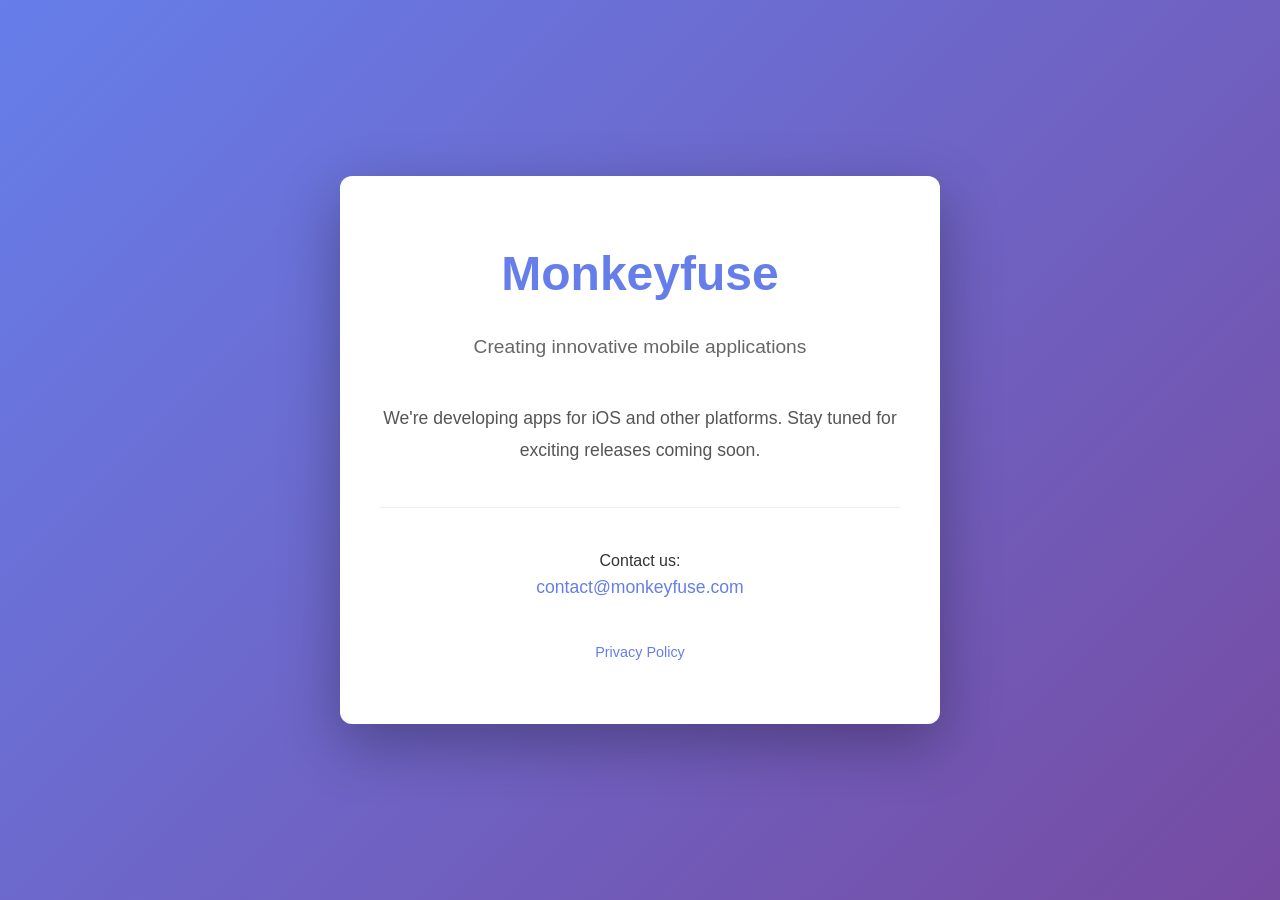
==== index.html @ 5ea26f8f "Initial commit: Monkeyfuse holding website" ====
<!DOCTYPE html>
<html lang="en">
<head>
    <meta charset="UTF-8">
    <meta name="viewport" content="width=device-width, initial-scale=1.0">
    <meta name="description" content="Monkeyfuse - Creating innovative mobile applications">
    <title>Monkeyfuse</title>
    <style>
        * {
            margin: 0;
            padding: 0;
            box-sizing: border-box;
        }
        
        body {
            font-family: -apple-system, BlinkMacSystemFont, 'Segoe UI', Roboto, Oxygen, Ubuntu, Cantarell, sans-serif;
            line-height: 1.6;
            color: #333;
            background: linear-gradient(135deg, #667eea 0%, #764ba2 100%);
            min-height: 100vh;
            display: flex;
            align-items: center;
            justify-content: center;
            padding: 20px;
        }
        
        .container {
            background: white;
            border-radius: 12px;
            box-shadow: 0 20px 60px rgba(0, 0, 0, 0.3);
            max-width: 600px;
            width: 100%;
            padding: 60px 40px;
            text-align: center;
        }
        
        h1 {
            font-size: 3em;
            margin-bottom: 20px;
            color: #667eea;
            font-weight: 700;
        }
        
        .tagline {
            font-size: 1.2em;
            color: #666;
            margin-bottom: 40px;
            font-weight: 300;
        }
        
        .description {
            font-size: 1.1em;
            color: #555;
            margin-bottom: 40px;
            line-height: 1.8;
        }
        
        .contact {
            margin-top: 40px;
            padding-top: 40px;
            border-top: 1px solid #eee;
        }
        
        .contact a {
            color: #667eea;
            text-decoration: none;
            font-size: 1.1em;
            font-weight: 500;
        }
        
        .contact a:hover {
            text-decoration: underline;
        }
        
        .footer {
            margin-top: 40px;
            font-size: 0.9em;
            color: #999;
        }
        
        .footer a {
            color: #667eea;
            text-decoration: none;
        }
        
        .footer a:hover {
            text-decoration: underline;
        }
        
        @media (max-width: 600px) {
            .container {
                padding: 40px 30px;
            }
            
            h1 {
                font-size: 2.2em;
            }
            
            .tagline {
                font-size: 1em;
            }
            
            .description {
                font-size: 1em;
            }
        }
    </style>
</head>
<body>
    <div class="container">
        <h1>Monkeyfuse</h1>
        <p class="tagline">Creating innovative mobile applications</p>
        <p class="description">
            We're developing apps for iOS and other platforms. Stay tuned for exciting releases coming soon.
        </p>
        <div class="contact">
            <p>Contact us:</p>
            <p><a href="mailto:contact@monkeyfuse.com">contact@monkeyfuse.com</a></p>
        </div>
        <div class="footer">
            <p><a href="privacy.html">Privacy Policy</a></p>
        </div>
    </div>
</body>
</html>
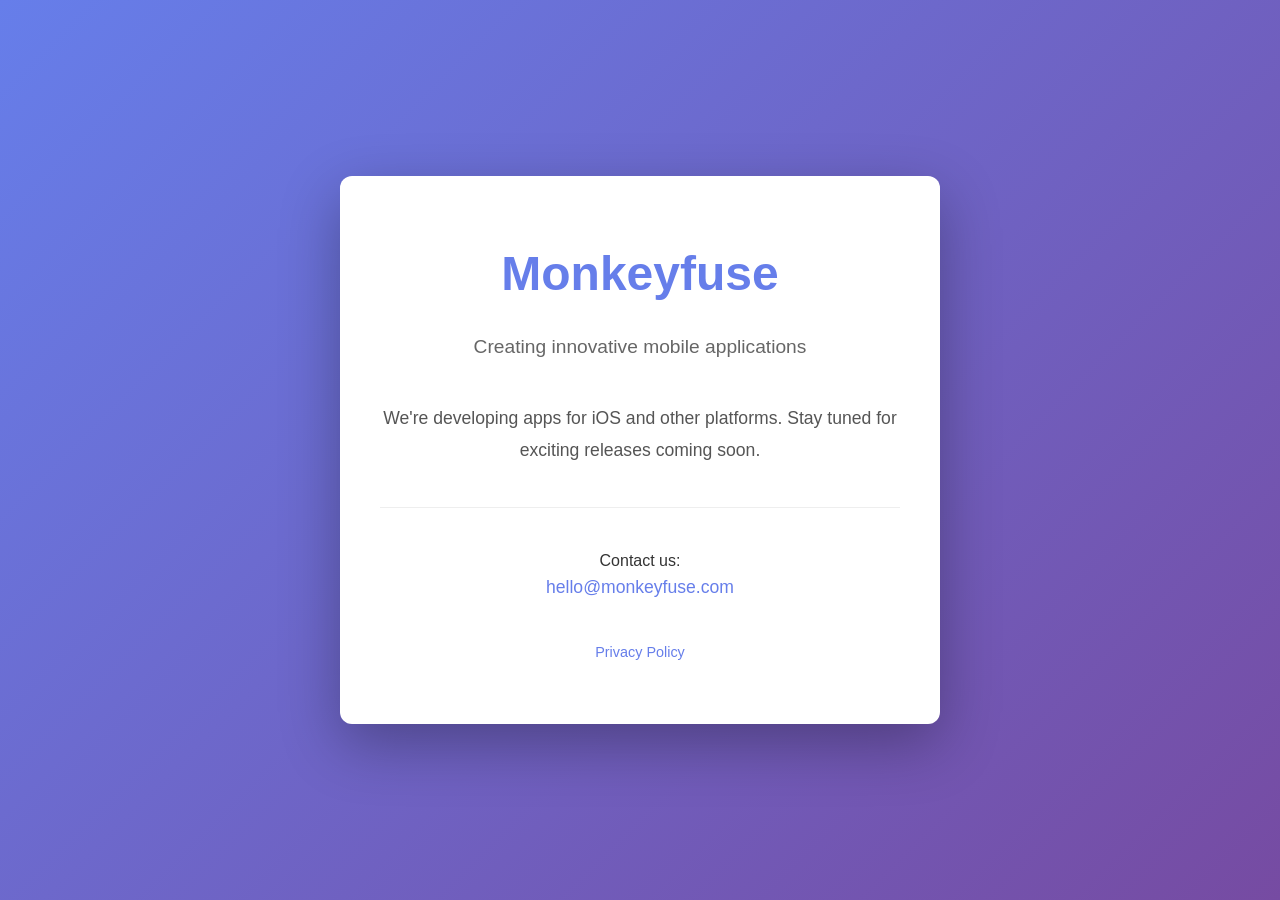
==== commit 9d5b3cdc: "Update contact email and add setup documentation" ====
--- a/index.html
+++ b/index.html
@@ -115,7 +115,7 @@
         </p>
         <div class="contact">
             <p>Contact us:</p>
-            <p><a href="mailto:contact@monkeyfuse.com">contact@monkeyfuse.com</a></p>
+            <p><a href="mailto:hello@monkeyfuse.com">hello@monkeyfuse.com</a></p>
         </div>
         <div class="footer">
             <p><a href="privacy.html">Privacy Policy</a></p>
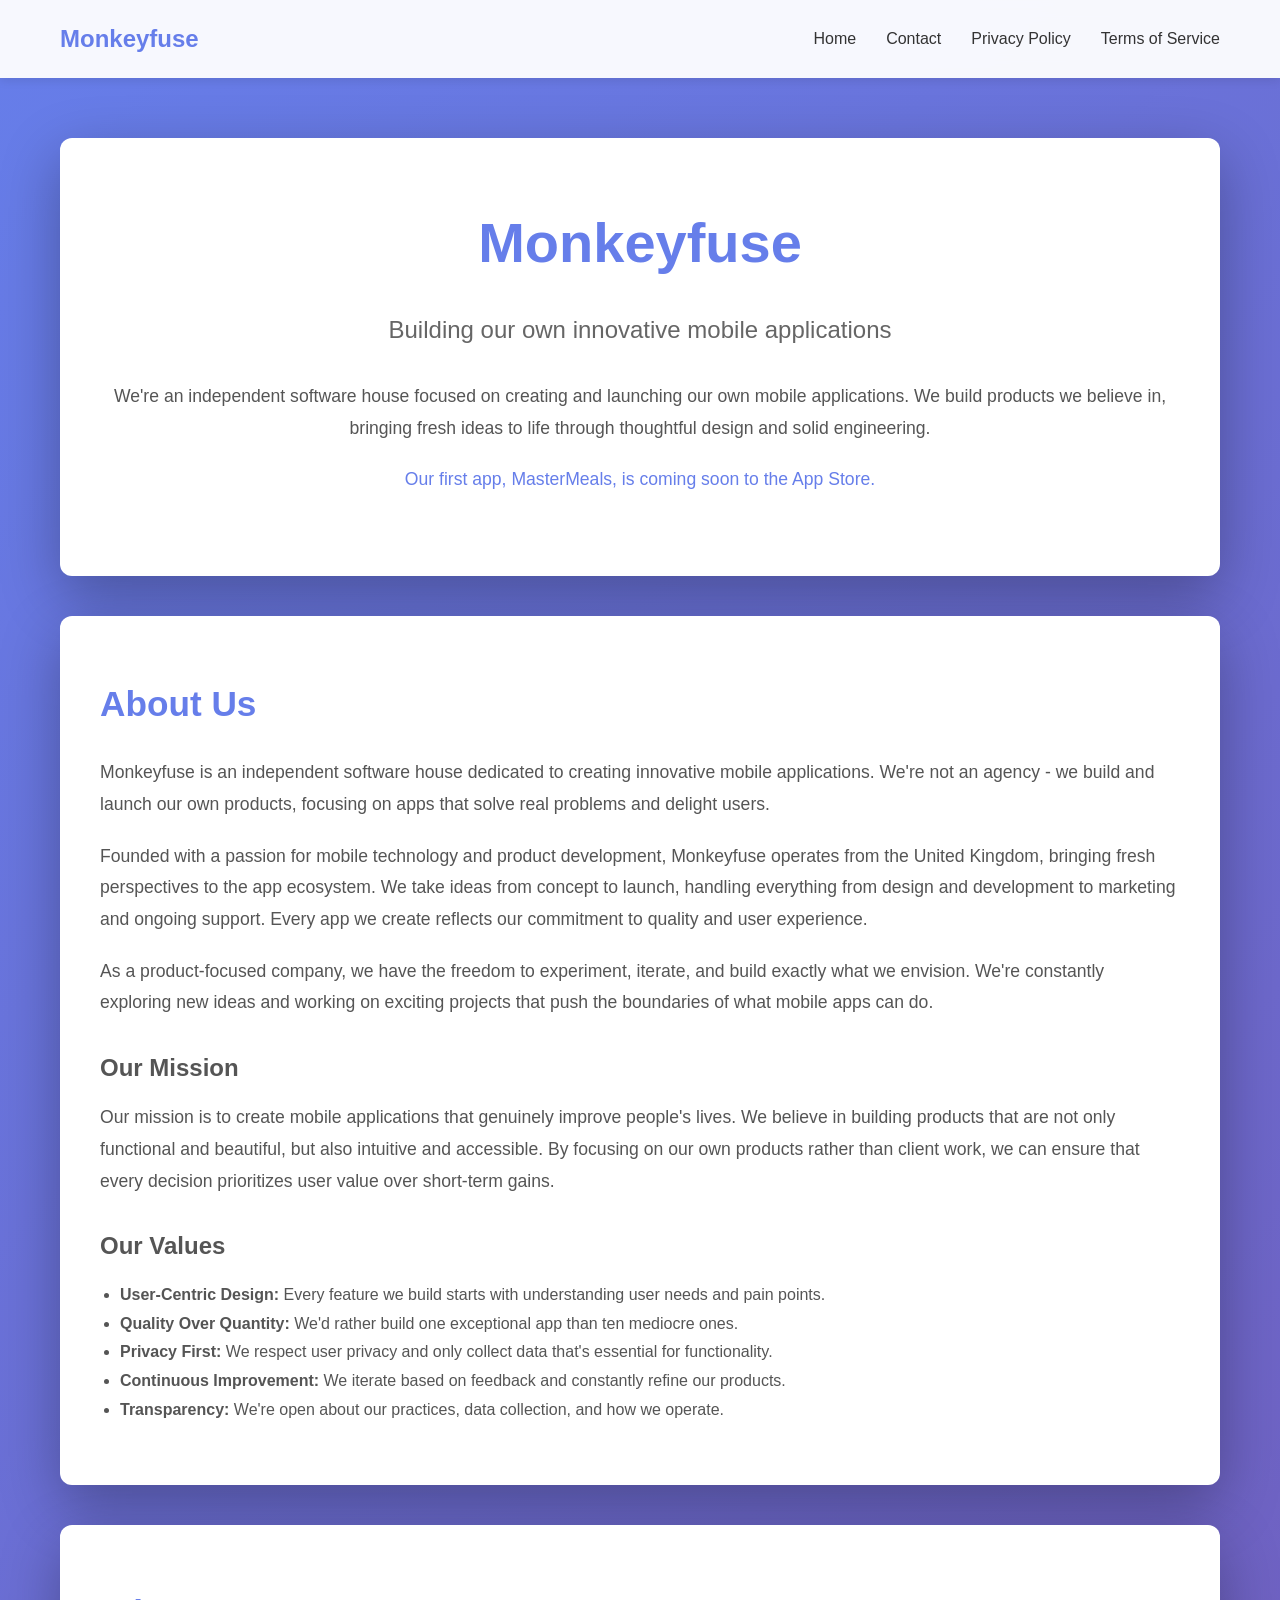
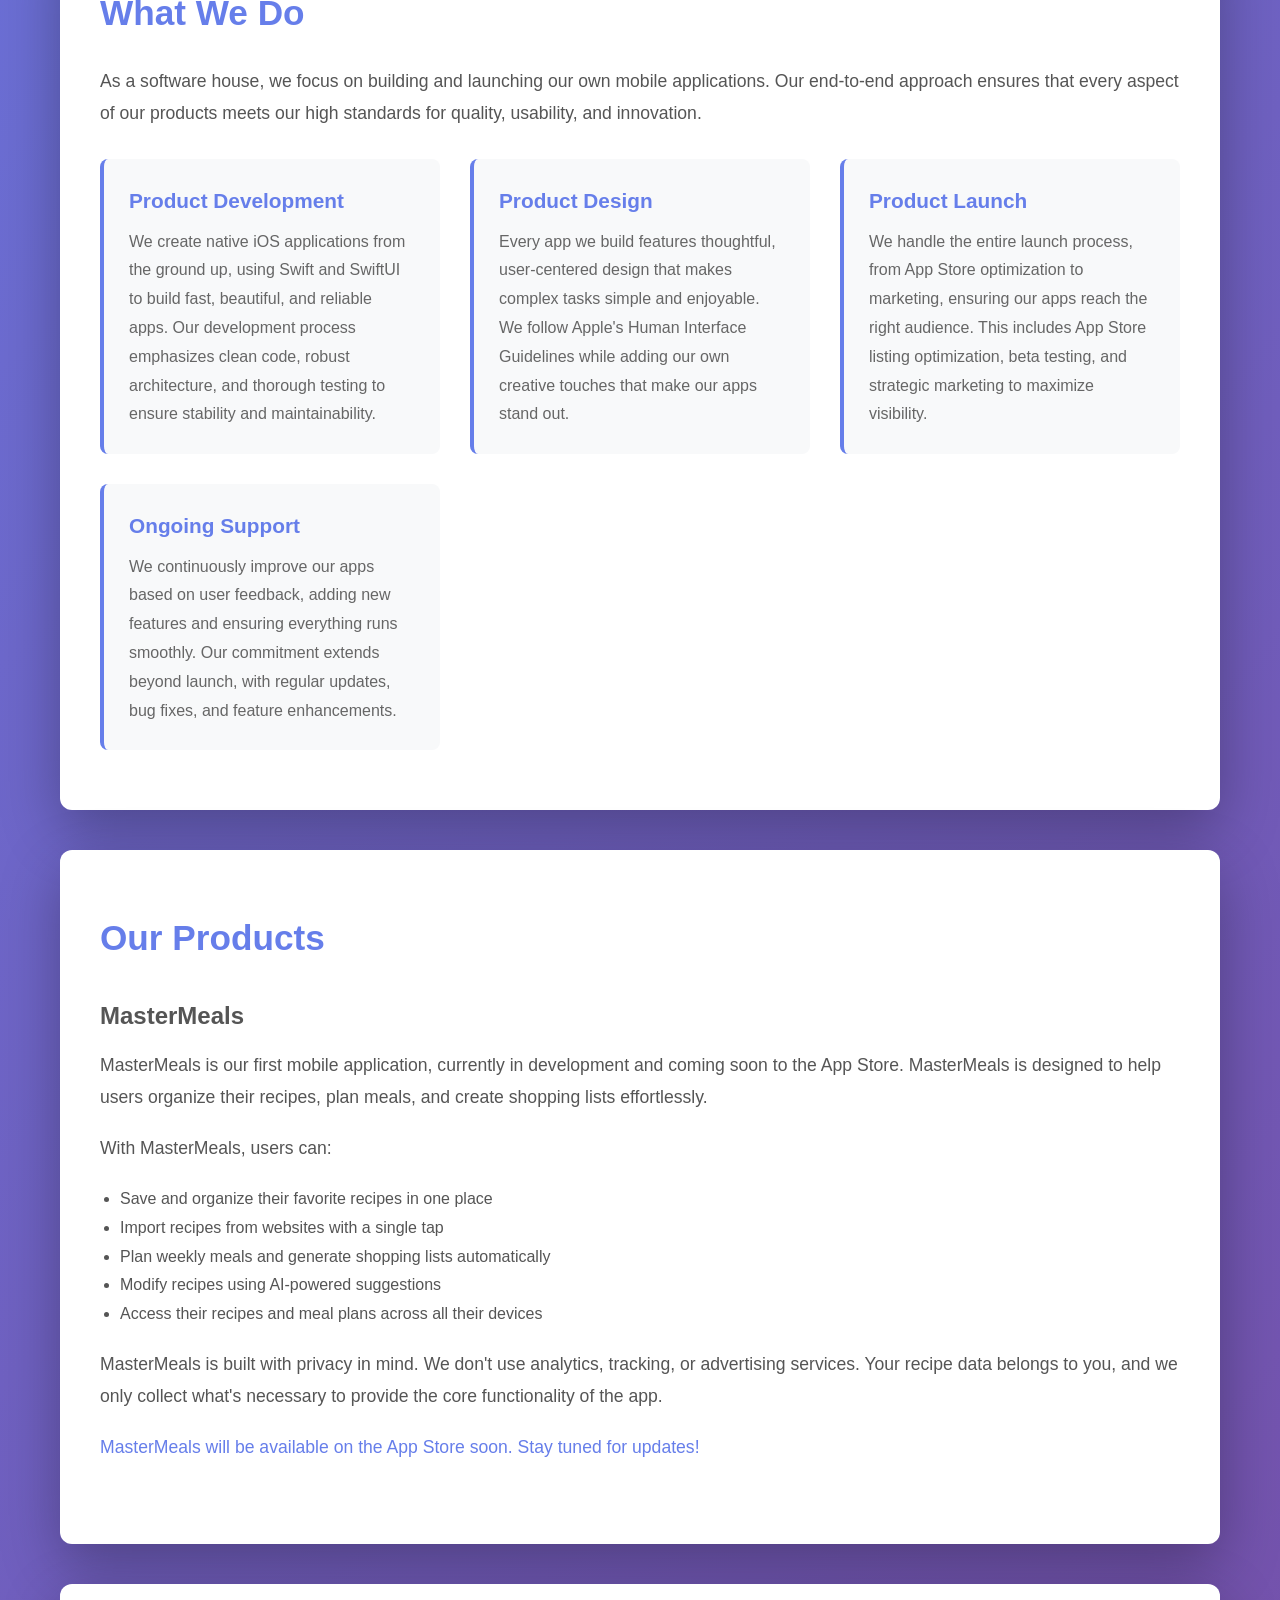
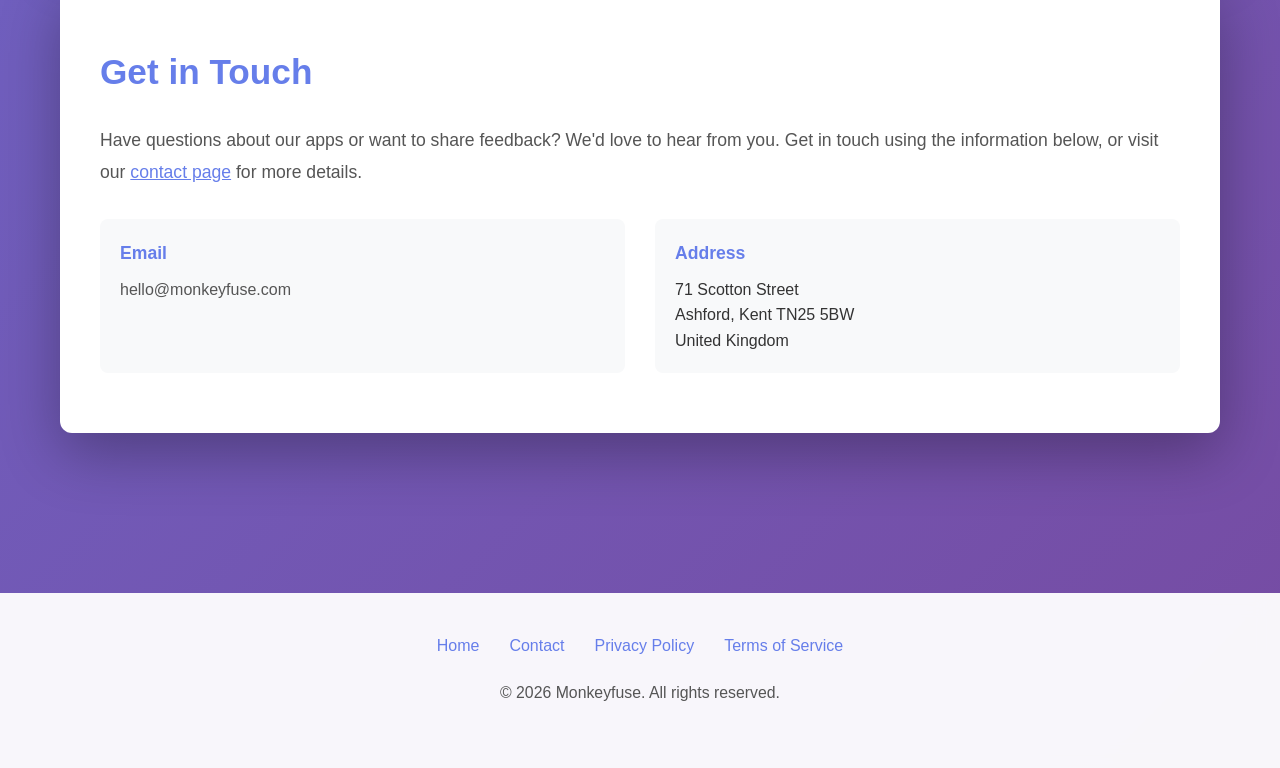
==== commit 835f0c0d: "Update website: add contact and terms pages, update index and privacy pages" ====
--- a/index.html
+++ b/index.html
@@ -3,8 +3,8 @@
 <head>
     <meta charset="UTF-8">
     <meta name="viewport" content="width=device-width, initial-scale=1.0">
-    <meta name="description" content="Monkeyfuse - Creating innovative mobile applications">
-    <title>Monkeyfuse</title>
+    <meta name="description" content="Monkeyfuse - Independent software house creating innovative mobile applications">
+    <title>Monkeyfuse - Software House</title>
     <style>
         * {
             margin: 0;
@@ -18,109 +18,410 @@
             color: #333;
             background: linear-gradient(135deg, #667eea 0%, #764ba2 100%);
             min-height: 100vh;
+            padding: 0;
+        }
+        
+        /* Navigation */
+        nav {
+            background: rgba(255, 255, 255, 0.95);
+            backdrop-filter: blur(10px);
+            padding: 20px 0;
+            box-shadow: 0 2px 10px rgba(0, 0, 0, 0.1);
+            position: sticky;
+            top: 0;
+            z-index: 100;
+        }
+        
+        .nav-container {
+            max-width: 1200px;
+            margin: 0 auto;
+            padding: 0 20px;
             display: flex;
+            justify-content: space-between;
             align-items: center;
-            justify-content: center;
-            padding: 20px;
-        }
-        
+        }
+        
+        .logo {
+            font-size: 1.5em;
+            font-weight: 700;
+            color: #667eea;
+            text-decoration: none;
+        }
+        
+        .nav-links {
+            display: flex;
+            gap: 30px;
+            list-style: none;
+        }
+        
+        .nav-links a {
+            color: #333;
+            text-decoration: none;
+            font-weight: 500;
+            transition: color 0.3s;
+        }
+        
+        .nav-links a:hover {
+            color: #667eea;
+        }
+        
+        /* Main Content */
         .container {
+            max-width: 1200px;
+            margin: 0 auto;
+            padding: 60px 20px;
+        }
+        
+        .section {
             background: white;
             border-radius: 12px;
             box-shadow: 0 20px 60px rgba(0, 0, 0, 0.3);
-            max-width: 600px;
-            width: 100%;
             padding: 60px 40px;
+            margin-bottom: 40px;
+        }
+        
+        /* Hero Section */
+        .hero {
             text-align: center;
         }
         
         h1 {
-            font-size: 3em;
+            font-size: 3.5em;
             margin-bottom: 20px;
             color: #667eea;
             font-weight: 700;
         }
         
         .tagline {
-            font-size: 1.2em;
+            font-size: 1.5em;
             color: #666;
-            margin-bottom: 40px;
+            margin-bottom: 30px;
             font-weight: 300;
         }
         
-        .description {
+        /* Content Sections */
+        h2 {
+            font-size: 2.2em;
+            margin-bottom: 25px;
+            color: #667eea;
+            font-weight: 700;
+        }
+        
+        h3 {
+            font-size: 1.5em;
+            margin-top: 30px;
+            margin-bottom: 15px;
+            color: #555;
+            font-weight: 600;
+        }
+        
+        p {
             font-size: 1.1em;
             color: #555;
-            margin-bottom: 40px;
+            margin-bottom: 20px;
             line-height: 1.8;
         }
         
-        .contact {
-            margin-top: 40px;
-            padding-top: 40px;
-            border-top: 1px solid #eee;
-        }
-        
-        .contact a {
-            color: #667eea;
+        .services-grid {
+            display: grid;
+            grid-template-columns: repeat(auto-fit, minmax(250px, 1fr));
+            gap: 30px;
+            margin-top: 30px;
+        }
+        
+        .service-card {
+            padding: 25px;
+            background: #f8f9fa;
+            border-radius: 8px;
+            border-left: 4px solid #667eea;
+        }
+        
+        .service-card h4 {
+            font-size: 1.3em;
+            margin-bottom: 10px;
+            color: #667eea;
+        }
+        
+        .service-card p {
+            font-size: 1em;
+            color: #666;
+            margin-bottom: 0;
+        }
+        
+        /* Contact Section */
+        .contact-info {
+            display: grid;
+            grid-template-columns: repeat(auto-fit, minmax(250px, 1fr));
+            gap: 30px;
+            margin-top: 30px;
+        }
+        
+        .contact-item {
+            padding: 20px;
+            background: #f8f9fa;
+            border-radius: 8px;
+        }
+        
+        .contact-item strong {
+            display: block;
+            color: #667eea;
+            margin-bottom: 10px;
+            font-size: 1.1em;
+        }
+        
+        .contact-item a {
+            color: #555;
             text-decoration: none;
-            font-size: 1.1em;
+        }
+        
+        .contact-item a:hover {
+            color: #667eea;
+            text-decoration: underline;
+        }
+        
+        /* Footer */
+        footer {
+            background: rgba(255, 255, 255, 0.95);
+            backdrop-filter: blur(10px);
+            padding: 40px 20px;
+            margin-top: 60px;
+            text-align: center;
+        }
+        
+        .footer-content {
+            max-width: 1200px;
+            margin: 0 auto;
+        }
+        
+        .footer-links {
+            display: flex;
+            justify-content: center;
+            gap: 30px;
+            margin-bottom: 20px;
+            flex-wrap: wrap;
+        }
+        
+        .footer-links a {
+            color: #667eea;
+            text-decoration: none;
             font-weight: 500;
         }
         
-        .contact a:hover {
+        .footer-links a:hover {
             text-decoration: underline;
         }
         
-        .footer {
-            margin-top: 40px;
+        .footer-copyright {
+            color: #999;
             font-size: 0.9em;
-            color: #999;
-        }
-        
-        .footer a {
-            color: #667eea;
-            text-decoration: none;
-        }
-        
-        .footer a:hover {
-            text-decoration: underline;
-        }
-        
-        @media (max-width: 600px) {
-            .container {
+            margin-top: 20px;
+        }
+        
+        @media (max-width: 768px) {
+            .nav-container {
+                flex-direction: column;
+                gap: 15px;
+            }
+            
+            .nav-links {
+                gap: 20px;
+                flex-wrap: wrap;
+                justify-content: center;
+            }
+            
+            h1 {
+                font-size: 2.5em;
+            }
+            
+            .tagline {
+                font-size: 1.2em;
+            }
+            
+            .section {
                 padding: 40px 30px;
             }
             
-            h1 {
-                font-size: 2.2em;
-            }
-            
-            .tagline {
-                font-size: 1em;
-            }
-            
-            .description {
-                font-size: 1em;
+            h2 {
+                font-size: 1.8em;
+            }
+            
+            .services-grid,
+            .contact-info {
+                grid-template-columns: 1fr;
             }
         }
     </style>
 </head>
 <body>
+    <!-- Navigation -->
+    <nav>
+        <div class="nav-container">
+            <a href="index.html" class="logo">Monkeyfuse</a>
+            <ul class="nav-links">
+                <li><a href="index.html">Home</a></li>
+                <li><a href="contact.html">Contact</a></li>
+                <li><a href="privacy.html">Privacy Policy</a></li>
+                <li><a href="terms.html">Terms of Service</a></li>
+            </ul>
+        </div>
+    </nav>
+
+    <!-- Main Content -->
     <div class="container">
-        <h1>Monkeyfuse</h1>
-        <p class="tagline">Creating innovative mobile applications</p>
-        <p class="description">
-            We're developing apps for iOS and other platforms. Stay tuned for exciting releases coming soon.
-        </p>
-        <div class="contact">
-            <p>Contact us:</p>
-            <p><a href="mailto:hello@monkeyfuse.com">hello@monkeyfuse.com</a></p>
+        <!-- Hero Section -->
+        <section class="section hero">
+            <h1>Monkeyfuse</h1>
+            <p class="tagline">Building our own innovative mobile applications</p>
+            <p class="description">
+                We're an independent software house focused on creating and launching our own 
+                mobile applications. We build products we believe in, bringing fresh ideas to life 
+                through thoughtful design and solid engineering.
+            </p>
+            <p class="description" style="margin-top: 20px; font-weight: 500; color: #667eea;">
+                Our first app, MasterMeals, is coming soon to the App Store.
+            </p>
+        </section>
+
+        <!-- About Us Section -->
+        <section class="section">
+            <h2>About Us</h2>
+            <p>
+                Monkeyfuse is an independent software house dedicated to creating innovative 
+                mobile applications. We're not an agency - we build and launch our own products, 
+                focusing on apps that solve real problems and delight users.
+            </p>
+            <p>
+                Founded with a passion for mobile technology and product development, Monkeyfuse 
+                operates from the United Kingdom, bringing fresh perspectives to the app ecosystem. 
+                We take ideas from concept to launch, handling everything from design and development 
+                to marketing and ongoing support. Every app we create reflects our commitment 
+                to quality and user experience.
+            </p>
+            <p>
+                As a product-focused company, we have the freedom to experiment, iterate, and 
+                build exactly what we envision. We're constantly exploring new ideas and working 
+                on exciting projects that push the boundaries of what mobile apps can do.
+            </p>
+            <h3>Our Mission</h3>
+            <p>
+                Our mission is to create mobile applications that genuinely improve people's lives. 
+                We believe in building products that are not only functional and beautiful, but also 
+                intuitive and accessible. By focusing on our own products rather than client work, 
+                we can ensure that every decision prioritizes user value over short-term gains.
+            </p>
+            <h3>Our Values</h3>
+            <ul style="margin-left: 20px; color: #555; line-height: 1.8;">
+                <li><strong>User-Centric Design:</strong> Every feature we build starts with understanding user needs and pain points.</li>
+                <li><strong>Quality Over Quantity:</strong> We'd rather build one exceptional app than ten mediocre ones.</li>
+                <li><strong>Privacy First:</strong> We respect user privacy and only collect data that's essential for functionality.</li>
+                <li><strong>Continuous Improvement:</strong> We iterate based on feedback and constantly refine our products.</li>
+                <li><strong>Transparency:</strong> We're open about our practices, data collection, and how we operate.</li>
+            </ul>
+        </section>
+
+        <!-- What We Do Section -->
+        <section class="section">
+            <h2>What We Do</h2>
+            <p>
+                As a software house, we focus on building and launching our own mobile applications. 
+                Our end-to-end approach ensures that every aspect of our products meets our high standards 
+                for quality, usability, and innovation.
+            </p>
+            <div class="services-grid">
+                <div class="service-card">
+                    <h4>Product Development</h4>
+                    <p>We create native iOS applications from the ground up, using Swift and SwiftUI 
+                    to build fast, beautiful, and reliable apps. Our development process emphasizes 
+                    clean code, robust architecture, and thorough testing to ensure stability and 
+                    maintainability.</p>
+                </div>
+                <div class="service-card">
+                    <h4>Product Design</h4>
+                    <p>Every app we build features thoughtful, user-centered design that makes 
+                    complex tasks simple and enjoyable. We follow Apple's Human Interface Guidelines 
+                    while adding our own creative touches that make our apps stand out.</p>
+                </div>
+                <div class="service-card">
+                    <h4>Product Launch</h4>
+                    <p>We handle the entire launch process, from App Store optimization to 
+                    marketing, ensuring our apps reach the right audience. This includes App Store 
+                    listing optimization, beta testing, and strategic marketing to maximize visibility.</p>
+                </div>
+                <div class="service-card">
+                    <h4>Ongoing Support</h4>
+                    <p>We continuously improve our apps based on user feedback, adding new 
+                    features and ensuring everything runs smoothly. Our commitment extends beyond 
+                    launch, with regular updates, bug fixes, and feature enhancements.</p>
+                </div>
+            </div>
+        </section>
+
+        <!-- Our Products Section -->
+        <section class="section">
+            <h2>Our Products</h2>
+            <h3>MasterMeals</h3>
+            <p>
+                MasterMeals is our first mobile application, currently in development and coming soon 
+                to the App Store. MasterMeals is designed to help users organize their recipes, plan 
+                meals, and create shopping lists effortlessly.
+            </p>
+            <p>
+                With MasterMeals, users can:
+            </p>
+            <ul style="margin-left: 20px; color: #555; line-height: 1.8; margin-bottom: 20px;">
+                <li>Save and organize their favorite recipes in one place</li>
+                <li>Import recipes from websites with a single tap</li>
+                <li>Plan weekly meals and generate shopping lists automatically</li>
+                <li>Modify recipes using AI-powered suggestions</li>
+                <li>Access their recipes and meal plans across all their devices</li>
+            </ul>
+            <p>
+                MasterMeals is built with privacy in mind. We don't use analytics, tracking, or 
+                advertising services. Your recipe data belongs to you, and we only collect what's 
+                necessary to provide the core functionality of the app.
+            </p>
+            <p style="font-weight: 500; color: #667eea; margin-top: 20px;">
+                MasterMeals will be available on the App Store soon. Stay tuned for updates!
+            </p>
+        </section>
+
+        <!-- Contact Section -->
+        <section class="section">
+            <h2>Get in Touch</h2>
+            <p>
+                Have questions about our apps or want to share feedback? We'd love to hear from you. 
+                Get in touch using the information below, or visit our <a href="contact.html" style="color: #667eea;">contact page</a> for more details.
+            </p>
+            <div class="contact-info">
+                <div class="contact-item">
+                    <strong>Email</strong>
+                    <a href="mailto:hello@monkeyfuse.com">hello@monkeyfuse.com</a>
+                </div>
+                <div class="contact-item">
+                    <strong>Address</strong>
+                    <span>71 Scotton Street<br>Ashford, Kent TN25 5BW<br>United Kingdom</span>
+                </div>
+            </div>
+        </section>
+    </div>
+
+    <!-- Footer -->
+    <footer>
+        <div class="footer-content">
+            <div class="footer-links">
+                <a href="index.html">Home</a>
+                <a href="contact.html">Contact</a>
+                <a href="privacy.html">Privacy Policy</a>
+                <a href="terms.html">Terms of Service</a>
+            </div>
+            <div class="footer-copyright">
+                <p>&copy; <span id="copyright-year"></span> Monkeyfuse. All rights reserved.</p>
+            </div>
         </div>
-        <div class="footer">
-            <p><a href="privacy.html">Privacy Policy</a></p>
-        </div>
-    </div>
+    </footer>
+    
+    <script>
+        document.getElementById('copyright-year').textContent = new Date().getFullYear();
+    </script>
 </body>
 </html>
-
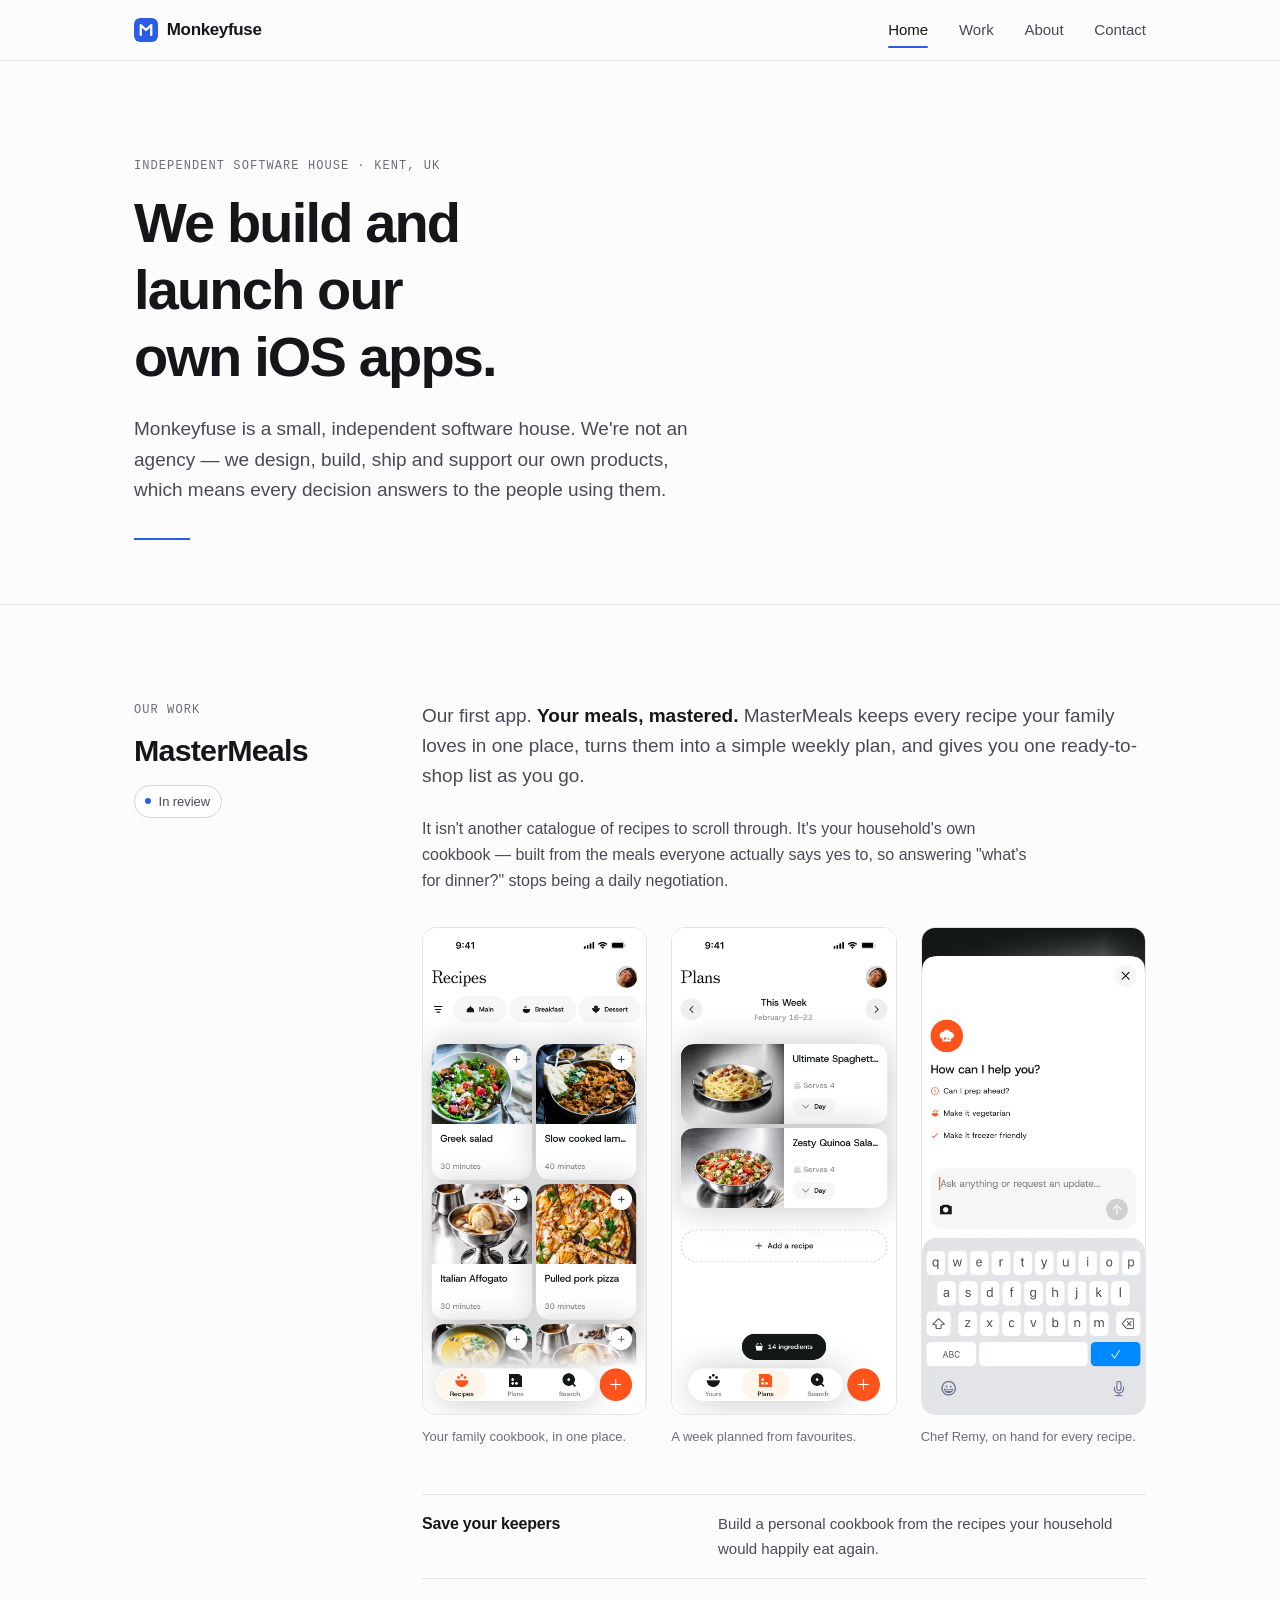
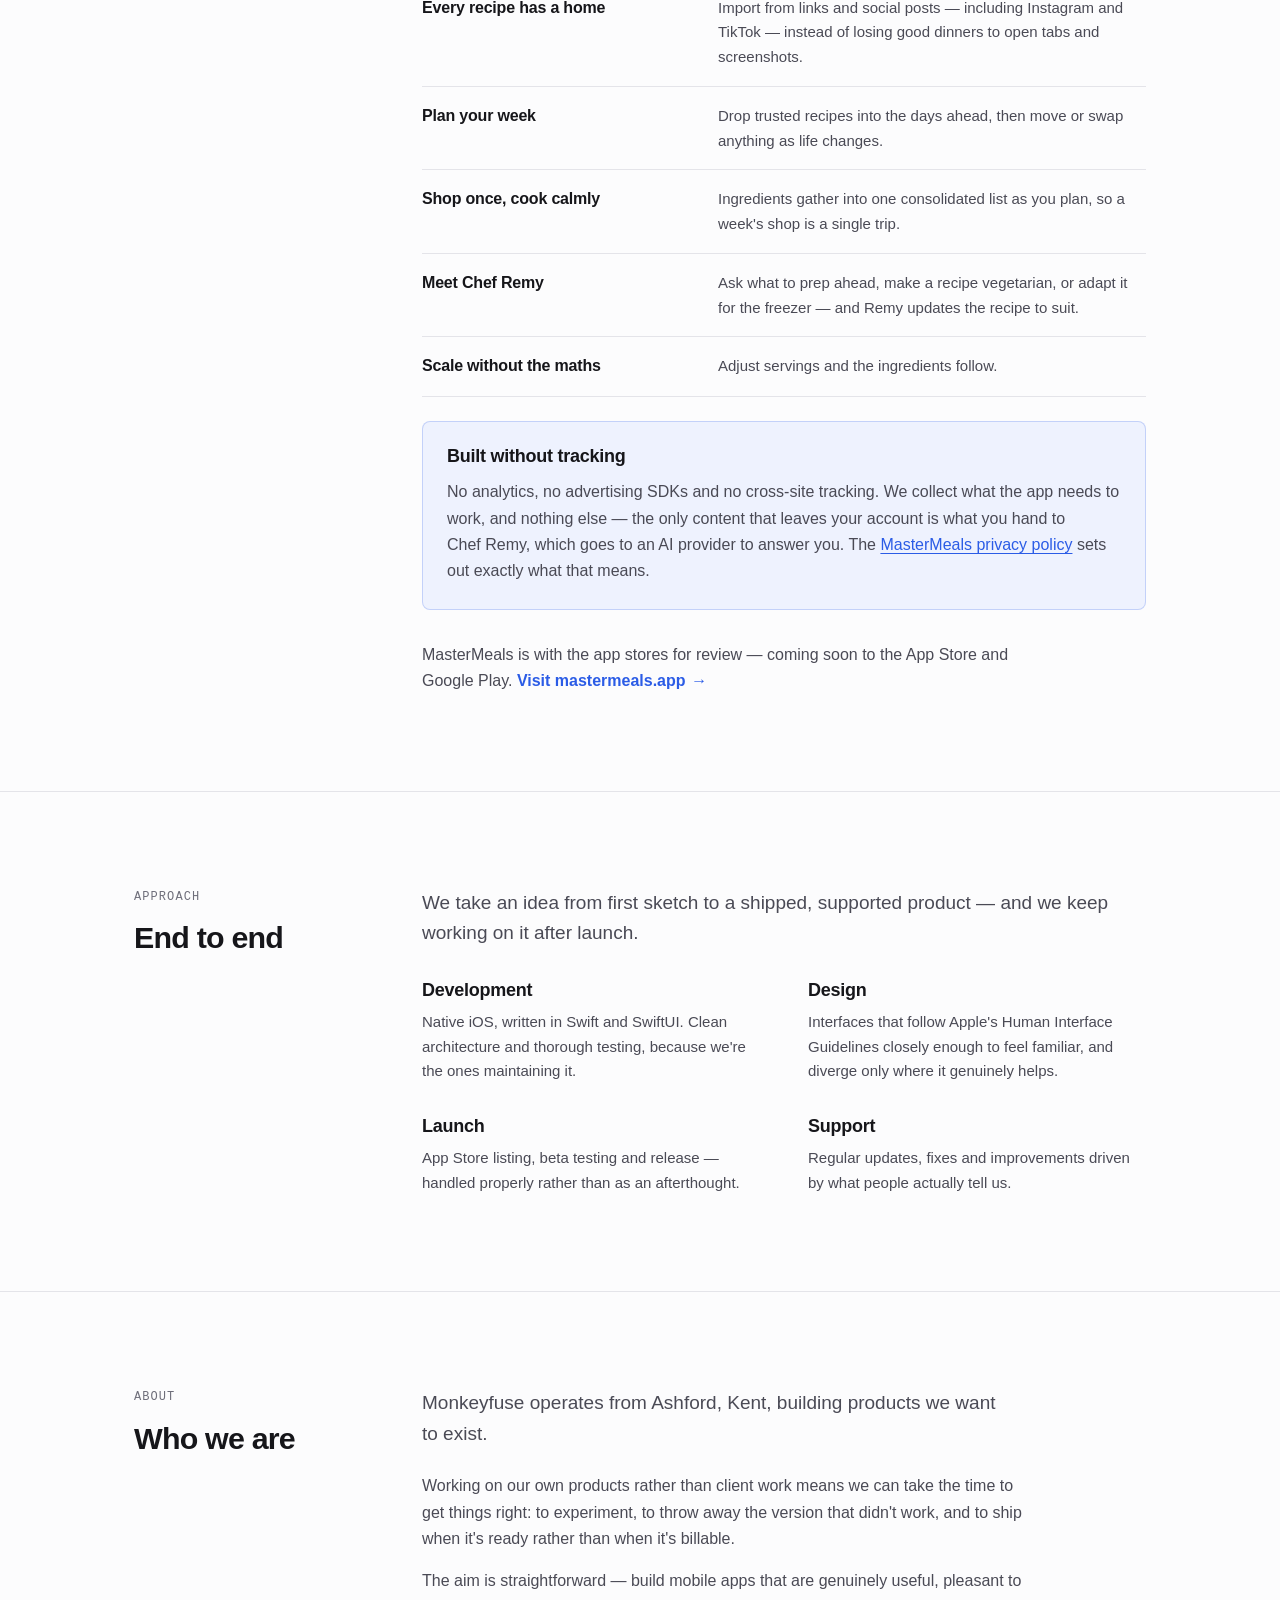
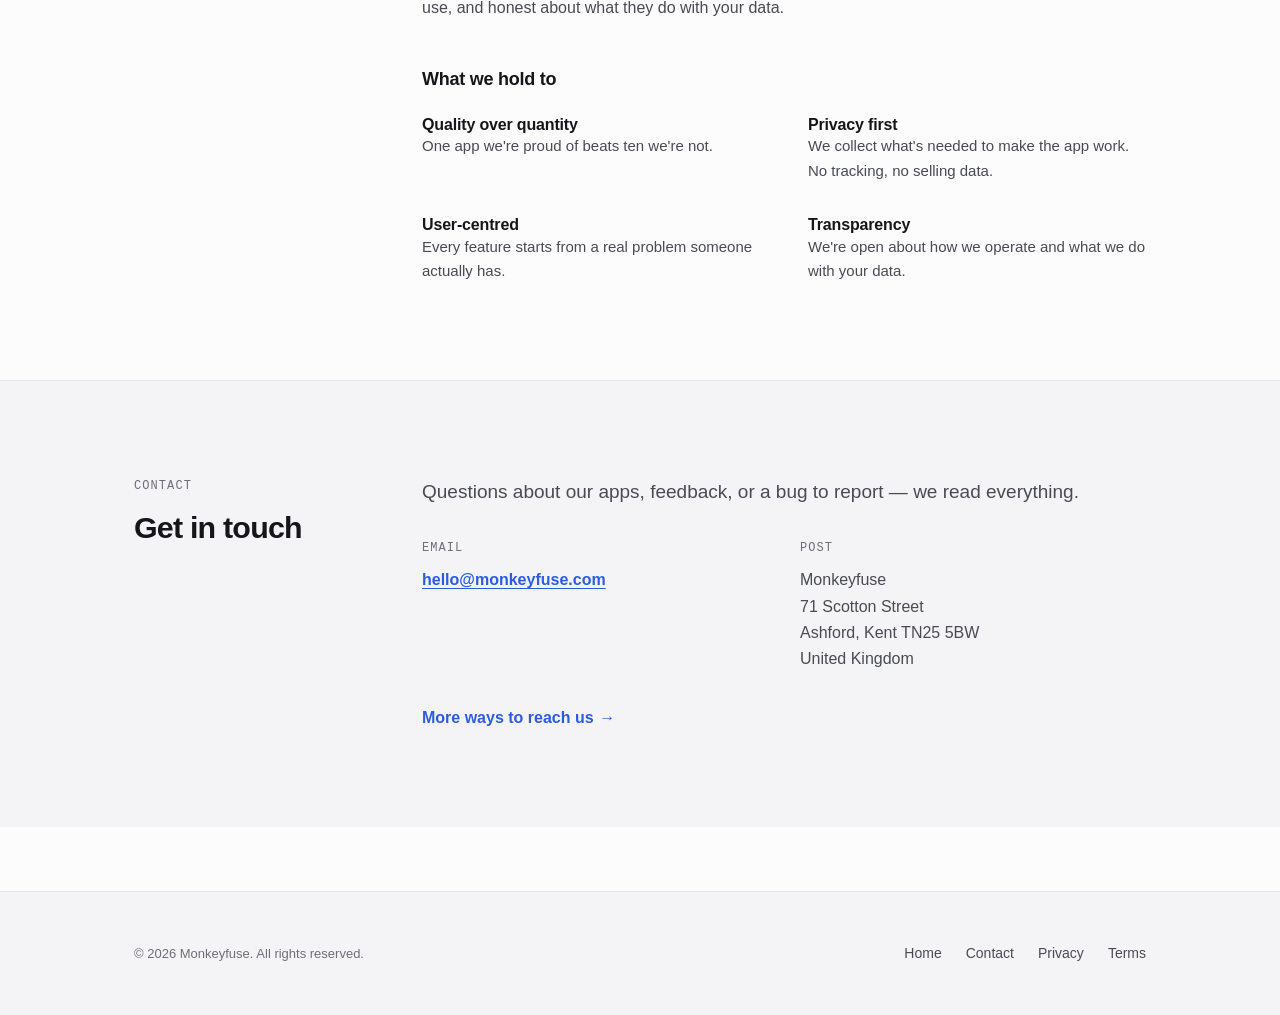
==== commit 500627e1: "Rebuild site and update MasterMeals section for App Store review Two batches of work land together h" ====
--- a/index.html
+++ b/index.html
@@ -1,427 +1,314 @@
 <!DOCTYPE html>
-<html lang="en">
+<html lang="en-GB">
 <head>
     <meta charset="UTF-8">
-    <meta name="viewport" content="width=device-width, initial-scale=1.0">
-    <meta name="description" content="Monkeyfuse - Independent software house creating innovative mobile applications">
-    <title>Monkeyfuse - Software House</title>
-    <style>
-        * {
-            margin: 0;
-            padding: 0;
-            box-sizing: border-box;
-        }
-        
-        body {
-            font-family: -apple-system, BlinkMacSystemFont, 'Segoe UI', Roboto, Oxygen, Ubuntu, Cantarell, sans-serif;
-            line-height: 1.6;
-            color: #333;
-            background: linear-gradient(135deg, #667eea 0%, #764ba2 100%);
-            min-height: 100vh;
-            padding: 0;
-        }
-        
-        /* Navigation */
-        nav {
-            background: rgba(255, 255, 255, 0.95);
-            backdrop-filter: blur(10px);
-            padding: 20px 0;
-            box-shadow: 0 2px 10px rgba(0, 0, 0, 0.1);
-            position: sticky;
-            top: 0;
-            z-index: 100;
-        }
-        
-        .nav-container {
-            max-width: 1200px;
-            margin: 0 auto;
-            padding: 0 20px;
-            display: flex;
-            justify-content: space-between;
-            align-items: center;
-        }
-        
-        .logo {
-            font-size: 1.5em;
-            font-weight: 700;
-            color: #667eea;
-            text-decoration: none;
-        }
-        
-        .nav-links {
-            display: flex;
-            gap: 30px;
-            list-style: none;
-        }
-        
-        .nav-links a {
-            color: #333;
-            text-decoration: none;
-            font-weight: 500;
-            transition: color 0.3s;
-        }
-        
-        .nav-links a:hover {
-            color: #667eea;
-        }
-        
-        /* Main Content */
-        .container {
-            max-width: 1200px;
-            margin: 0 auto;
-            padding: 60px 20px;
-        }
-        
-        .section {
-            background: white;
-            border-radius: 12px;
-            box-shadow: 0 20px 60px rgba(0, 0, 0, 0.3);
-            padding: 60px 40px;
-            margin-bottom: 40px;
-        }
-        
-        /* Hero Section */
-        .hero {
-            text-align: center;
-        }
-        
-        h1 {
-            font-size: 3.5em;
-            margin-bottom: 20px;
-            color: #667eea;
-            font-weight: 700;
-        }
-        
-        .tagline {
-            font-size: 1.5em;
-            color: #666;
-            margin-bottom: 30px;
-            font-weight: 300;
-        }
-        
-        /* Content Sections */
-        h2 {
-            font-size: 2.2em;
-            margin-bottom: 25px;
-            color: #667eea;
-            font-weight: 700;
-        }
-        
-        h3 {
-            font-size: 1.5em;
-            margin-top: 30px;
-            margin-bottom: 15px;
-            color: #555;
-            font-weight: 600;
-        }
-        
-        p {
-            font-size: 1.1em;
-            color: #555;
-            margin-bottom: 20px;
-            line-height: 1.8;
-        }
-        
-        .services-grid {
-            display: grid;
-            grid-template-columns: repeat(auto-fit, minmax(250px, 1fr));
-            gap: 30px;
-            margin-top: 30px;
-        }
-        
-        .service-card {
-            padding: 25px;
-            background: #f8f9fa;
-            border-radius: 8px;
-            border-left: 4px solid #667eea;
-        }
-        
-        .service-card h4 {
-            font-size: 1.3em;
-            margin-bottom: 10px;
-            color: #667eea;
-        }
-        
-        .service-card p {
-            font-size: 1em;
-            color: #666;
-            margin-bottom: 0;
-        }
-        
-        /* Contact Section */
-        .contact-info {
-            display: grid;
-            grid-template-columns: repeat(auto-fit, minmax(250px, 1fr));
-            gap: 30px;
-            margin-top: 30px;
-        }
-        
-        .contact-item {
-            padding: 20px;
-            background: #f8f9fa;
-            border-radius: 8px;
-        }
-        
-        .contact-item strong {
-            display: block;
-            color: #667eea;
-            margin-bottom: 10px;
-            font-size: 1.1em;
-        }
-        
-        .contact-item a {
-            color: #555;
-            text-decoration: none;
-        }
-        
-        .contact-item a:hover {
-            color: #667eea;
-            text-decoration: underline;
-        }
-        
-        /* Footer */
-        footer {
-            background: rgba(255, 255, 255, 0.95);
-            backdrop-filter: blur(10px);
-            padding: 40px 20px;
-            margin-top: 60px;
-            text-align: center;
-        }
-        
-        .footer-content {
-            max-width: 1200px;
-            margin: 0 auto;
-        }
-        
-        .footer-links {
-            display: flex;
-            justify-content: center;
-            gap: 30px;
-            margin-bottom: 20px;
-            flex-wrap: wrap;
-        }
-        
-        .footer-links a {
-            color: #667eea;
-            text-decoration: none;
-            font-weight: 500;
-        }
-        
-        .footer-links a:hover {
-            text-decoration: underline;
-        }
-        
-        .footer-copyright {
-            color: #999;
-            font-size: 0.9em;
-            margin-top: 20px;
-        }
-        
-        @media (max-width: 768px) {
-            .nav-container {
-                flex-direction: column;
-                gap: 15px;
-            }
-            
-            .nav-links {
-                gap: 20px;
-                flex-wrap: wrap;
-                justify-content: center;
-            }
-            
-            h1 {
-                font-size: 2.5em;
-            }
-            
-            .tagline {
-                font-size: 1.2em;
-            }
-            
-            .section {
-                padding: 40px 30px;
-            }
-            
-            h2 {
-                font-size: 1.8em;
-            }
-            
-            .services-grid,
-            .contact-info {
-                grid-template-columns: 1fr;
-            }
-        }
-    </style>
+    <meta name="viewport" content="width=device-width, initial-scale=1">
+    <title>Monkeyfuse — Independent software house, Kent UK</title>
+    <meta name="description" content="Monkeyfuse is an independent software house in Kent, UK. We design, build and launch our own mobile apps. Our first, MasterMeals, is in review and coming soon.">
+    <link rel="canonical" href="https://monkeyfuse.com/">
+
+    <meta name="theme-color" content="#fcfcfd" media="(prefers-color-scheme: light)">
+    <meta name="theme-color" content="#0f1014" media="(prefers-color-scheme: dark)">
+
+    <meta property="og:type" content="website">
+    <meta property="og:site_name" content="Monkeyfuse">
+    <meta property="og:url" content="https://monkeyfuse.com/">
+    <meta property="og:title" content="Monkeyfuse — Independent software house">
+    <meta property="og:description" content="We design, build and launch our own mobile apps from Kent, UK. Our first, MasterMeals, is in review and coming soon.">
+    <meta property="og:image" content="https://monkeyfuse.com/assets/img/og.png">
+    <meta property="og:image:width" content="1200">
+    <meta property="og:image:height" content="630">
+    <meta property="og:image:alt" content="Monkeyfuse — independent software house">
+    <meta name="twitter:card" content="summary_large_image">
+
+    <link rel="icon" href="/assets/img/favicon.svg" type="image/svg+xml">
+    <link rel="apple-touch-icon" href="/assets/img/apple-touch-icon.png">
+    <link rel="stylesheet" href="/assets/css/site.css">
+
+    <script type="application/ld+json">
+    {
+      "@context": "https://schema.org",
+      "@type": "Organization",
+      "name": "Monkeyfuse",
+      "url": "https://monkeyfuse.com/",
+      "logo": "https://monkeyfuse.com/assets/img/favicon.svg",
+      "description": "Independent software house building and launching its own iOS applications.",
+      "email": "hello@monkeyfuse.com",
+      "address": {
+        "@type": "PostalAddress",
+        "streetAddress": "71 Scotton Street",
+        "addressLocality": "Ashford",
+        "addressRegion": "Kent",
+        "postalCode": "TN25 5BW",
+        "addressCountry": "GB"
+      }
+    }
+    </script>
 </head>
 <body>
-    <!-- Navigation -->
-    <nav>
-        <div class="nav-container">
-            <a href="index.html" class="logo">Monkeyfuse</a>
-            <ul class="nav-links">
-                <li><a href="index.html">Home</a></li>
-                <li><a href="contact.html">Contact</a></li>
-                <li><a href="privacy.html">Privacy Policy</a></li>
-                <li><a href="terms.html">Terms of Service</a></li>
-            </ul>
+    <a class="skip-link" href="#main">Skip to content</a>
+
+    <header class="site-header">
+        <div class="wrap site-header__inner">
+            <a class="wordmark" href="/">
+                <svg viewBox="0 0 32 32" aria-hidden="true" focusable="false">
+                    <rect width="32" height="32" rx="7" fill="#2b5ce6"/>
+                    <path d="M9 22.5V9.5l7 6.5 7-6.5v13" fill="none" stroke="#fff"
+                          stroke-width="3" stroke-linecap="round" stroke-linejoin="round"/>
+                </svg>
+                Monkeyfuse
+            </a>
+            <nav aria-label="Primary">
+                <ul class="nav">
+                    <li><a href="/" aria-current="page">Home</a></li>
+                    <li><a href="#mastermeals">Work</a></li>
+                    <li><a href="#about">About</a></li>
+                    <li><a href="/contact.html">Contact</a></li>
+                </ul>
+            </nav>
         </div>
-    </nav>
-
-    <!-- Main Content -->
-    <div class="container">
-        <!-- Hero Section -->
-        <section class="section hero">
-            <h1>Monkeyfuse</h1>
-            <p class="tagline">Building our own innovative mobile applications</p>
-            <p class="description">
-                We're an independent software house focused on creating and launching our own 
-                mobile applications. We build products we believe in, bringing fresh ideas to life 
-                through thoughtful design and solid engineering.
+    </header>
+
+    <main id="main">
+        <!-- Hero -->
+        <section class="wrap hero">
+            <span class="eyebrow">Independent software house &middot; Kent, UK</span>
+            <h1>We build and launch our own iOS apps.</h1>
+            <p class="lede">
+                Monkeyfuse is a small, independent software house. We're not an agency —
+                we design, build, ship and support our own products, which means every
+                decision answers to the people using them.
             </p>
-            <p class="description" style="margin-top: 20px; font-weight: 500; color: #667eea;">
-                Our first app, MasterMeals, is coming soon to the App Store.
-            </p>
-        </section>
-
-        <!-- About Us Section -->
-        <section class="section">
-            <h2>About Us</h2>
-            <p>
-                Monkeyfuse is an independent software house dedicated to creating innovative 
-                mobile applications. We're not an agency - we build and launch our own products, 
-                focusing on apps that solve real problems and delight users.
-            </p>
-            <p>
-                Founded with a passion for mobile technology and product development, Monkeyfuse 
-                operates from the United Kingdom, bringing fresh perspectives to the app ecosystem. 
-                We take ideas from concept to launch, handling everything from design and development 
-                to marketing and ongoing support. Every app we create reflects our commitment 
-                to quality and user experience.
-            </p>
-            <p>
-                As a product-focused company, we have the freedom to experiment, iterate, and 
-                build exactly what we envision. We're constantly exploring new ideas and working 
-                on exciting projects that push the boundaries of what mobile apps can do.
-            </p>
-            <h3>Our Mission</h3>
-            <p>
-                Our mission is to create mobile applications that genuinely improve people's lives. 
-                We believe in building products that are not only functional and beautiful, but also 
-                intuitive and accessible. By focusing on our own products rather than client work, 
-                we can ensure that every decision prioritizes user value over short-term gains.
-            </p>
-            <h3>Our Values</h3>
-            <ul style="margin-left: 20px; color: #555; line-height: 1.8;">
-                <li><strong>User-Centric Design:</strong> Every feature we build starts with understanding user needs and pain points.</li>
-                <li><strong>Quality Over Quantity:</strong> We'd rather build one exceptional app than ten mediocre ones.</li>
-                <li><strong>Privacy First:</strong> We respect user privacy and only collect data that's essential for functionality.</li>
-                <li><strong>Continuous Improvement:</strong> We iterate based on feedback and constantly refine our products.</li>
-                <li><strong>Transparency:</strong> We're open about our practices, data collection, and how we operate.</li>
-            </ul>
-        </section>
-
-        <!-- What We Do Section -->
-        <section class="section">
-            <h2>What We Do</h2>
-            <p>
-                As a software house, we focus on building and launching our own mobile applications. 
-                Our end-to-end approach ensures that every aspect of our products meets our high standards 
-                for quality, usability, and innovation.
-            </p>
-            <div class="services-grid">
-                <div class="service-card">
-                    <h4>Product Development</h4>
-                    <p>We create native iOS applications from the ground up, using Swift and SwiftUI 
-                    to build fast, beautiful, and reliable apps. Our development process emphasizes 
-                    clean code, robust architecture, and thorough testing to ensure stability and 
-                    maintainability.</p>
-                </div>
-                <div class="service-card">
-                    <h4>Product Design</h4>
-                    <p>Every app we build features thoughtful, user-centered design that makes 
-                    complex tasks simple and enjoyable. We follow Apple's Human Interface Guidelines 
-                    while adding our own creative touches that make our apps stand out.</p>
-                </div>
-                <div class="service-card">
-                    <h4>Product Launch</h4>
-                    <p>We handle the entire launch process, from App Store optimization to 
-                    marketing, ensuring our apps reach the right audience. This includes App Store 
-                    listing optimization, beta testing, and strategic marketing to maximize visibility.</p>
-                </div>
-                <div class="service-card">
-                    <h4>Ongoing Support</h4>
-                    <p>We continuously improve our apps based on user feedback, adding new 
-                    features and ensuring everything runs smoothly. Our commitment extends beyond 
-                    launch, with regular updates, bug fixes, and feature enhancements.</p>
+            <hr class="hero__rule">
+        </section>
+
+        <!-- MasterMeals -->
+        <section class="band" id="mastermeals" aria-labelledby="mastermeals-title">
+            <div class="wrap split">
+                <div class="split__heading">
+                    <span class="eyebrow">Our work</span>
+                    <h2 id="mastermeals-title">MasterMeals</h2>
+                    <p style="margin-top: var(--space-4)">
+                        <span class="status">In review</span>
+                    </p>
+                </div>
+                <div>
+                    <p class="lede prose">
+                        Our first app. <strong>Your meals, mastered.</strong> MasterMeals keeps
+                        every recipe your family loves in one place, turns them into a simple
+                        weekly plan, and gives you one ready-to-shop list as you go.
+                    </p>
+                    <p class="prose" style="margin-top: var(--space-5)">
+                        It isn't another catalogue of recipes to scroll through. It's your
+                        household's own cookbook — built from the meals everyone actually says
+                        yes to, so answering "what's for dinner?" stops being a daily negotiation.
+                    </p>
+
+                    <ul class="shots" style="margin-top: var(--space-6)">
+                        <li>
+                            <figure>
+                                <img src="/assets/img/mastermeals-recipe-library.webp"
+                                     width="828" height="1792" loading="lazy" decoding="async"
+                                     alt="The MasterMeals recipe library, showing saved recipes as photo cards with cooking times.">
+                                <figcaption>Your family cookbook, in one place.</figcaption>
+                            </figure>
+                        </li>
+                        <li>
+                            <figure>
+                                <img src="/assets/img/mastermeals-weekly-plans.webp"
+                                     width="828" height="1792" loading="lazy" decoding="async"
+                                     alt="A MasterMeals weekly plan with recipes assigned to days and a consolidated 14-ingredient shopping list.">
+                                <figcaption>A week planned from favourites.</figcaption>
+                            </figure>
+                        </li>
+                        <li>
+                            <figure>
+                                <img src="/assets/img/mastermeals-chef-remy.webp"
+                                     width="828" height="1792" loading="lazy" decoding="async"
+                                     alt="Chef Remy, the in-app assistant, offering to prep ahead, make a recipe vegetarian, or make it freezer friendly.">
+                                <figcaption>Chef&nbsp;Remy, on hand for every recipe.</figcaption>
+                            </figure>
+                        </li>
+                    </ul>
+
+                    <ul class="feature-list" style="margin-top: var(--space-7)">
+                        <li>
+                            <span class="feature-list__term">Save your keepers</span>
+                            <span class="feature-list__desc">Build a personal cookbook from the recipes your household would happily eat again.</span>
+                        </li>
+                        <li>
+                            <span class="feature-list__term">Every recipe has a home</span>
+                            <span class="feature-list__desc">Import from links and social posts — including Instagram and TikTok — instead of losing good dinners to open tabs and screenshots.</span>
+                        </li>
+                        <li>
+                            <span class="feature-list__term">Plan your week</span>
+                            <span class="feature-list__desc">Drop trusted recipes into the days ahead, then move or swap anything as life changes.</span>
+                        </li>
+                        <li>
+                            <span class="feature-list__term">Shop once, cook calmly</span>
+                            <span class="feature-list__desc">Ingredients gather into one consolidated list as you plan, so a week's shop is a single trip.</span>
+                        </li>
+                        <li>
+                            <span class="feature-list__term">Meet Chef&nbsp;Remy</span>
+                            <span class="feature-list__desc">Ask what to prep ahead, make a recipe vegetarian, or adapt it for the freezer — and Remy updates the recipe to suit.</span>
+                        </li>
+                        <li>
+                            <span class="feature-list__term">Scale without the maths</span>
+                            <span class="feature-list__desc">Adjust servings and the ingredients follow.</span>
+                        </li>
+                    </ul>
+
+                    <div class="callout">
+                        <h3>Built without tracking</h3>
+                        <p>
+                            No analytics, no advertising SDKs and no cross-site tracking. We
+                            collect what the app needs to work, and nothing else — the only
+                            content that leaves your account is what you hand to Chef&nbsp;Remy,
+                            which goes to an AI provider to answer you. The
+                            <a href="https://mastermeals.app/privacy/">MasterMeals privacy policy</a>
+                            sets out exactly what that means.
+                        </p>
+                    </div>
+
+                    <p style="margin-top: var(--space-6)">
+                        MasterMeals is with the app stores for review — coming soon to the
+                        App&nbsp;Store and Google&nbsp;Play.
+                        <a class="arrow-link" href="https://mastermeals.app/">Visit mastermeals.app</a>
+                    </p>
                 </div>
             </div>
         </section>
 
-        <!-- Our Products Section -->
-        <section class="section">
-            <h2>Our Products</h2>
-            <h3>MasterMeals</h3>
-            <p>
-                MasterMeals is our first mobile application, currently in development and coming soon 
-                to the App Store. MasterMeals is designed to help users organize their recipes, plan 
-                meals, and create shopping lists effortlessly.
-            </p>
-            <p>
-                With MasterMeals, users can:
-            </p>
-            <ul style="margin-left: 20px; color: #555; line-height: 1.8; margin-bottom: 20px;">
-                <li>Save and organize their favorite recipes in one place</li>
-                <li>Import recipes from websites with a single tap</li>
-                <li>Plan weekly meals and generate shopping lists automatically</li>
-                <li>Modify recipes using AI-powered suggestions</li>
-                <li>Access their recipes and meal plans across all their devices</li>
-            </ul>
-            <p>
-                MasterMeals is built with privacy in mind. We don't use analytics, tracking, or 
-                advertising services. Your recipe data belongs to you, and we only collect what's 
-                necessary to provide the core functionality of the app.
-            </p>
-            <p style="font-weight: 500; color: #667eea; margin-top: 20px;">
-                MasterMeals will be available on the App Store soon. Stay tuned for updates!
-            </p>
-        </section>
-
-        <!-- Contact Section -->
-        <section class="section">
-            <h2>Get in Touch</h2>
-            <p>
-                Have questions about our apps or want to share feedback? We'd love to hear from you. 
-                Get in touch using the information below, or visit our <a href="contact.html" style="color: #667eea;">contact page</a> for more details.
-            </p>
-            <div class="contact-info">
-                <div class="contact-item">
-                    <strong>Email</strong>
-                    <a href="mailto:hello@monkeyfuse.com">hello@monkeyfuse.com</a>
-                </div>
-                <div class="contact-item">
-                    <strong>Address</strong>
-                    <span>71 Scotton Street<br>Ashford, Kent TN25 5BW<br>United Kingdom</span>
+        <!-- How we work -->
+        <section class="band" aria-labelledby="approach-title">
+            <div class="wrap split">
+                <div class="split__heading">
+                    <span class="eyebrow">Approach</span>
+                    <h2 id="approach-title">End to end</h2>
+                </div>
+                <div>
+                    <p class="lede prose">
+                        We take an idea from first sketch to a shipped, supported product —
+                        and we keep working on it after launch.
+                    </p>
+                    <div class="grid grid--2" style="margin-top: var(--space-6)">
+                        <div class="item">
+                            <h3>Development</h3>
+                            <p>Native iOS, written in Swift and SwiftUI. Clean architecture and thorough testing, because we're the ones maintaining it.</p>
+                        </div>
+                        <div class="item">
+                            <h3>Design</h3>
+                            <p>Interfaces that follow Apple's Human Interface Guidelines closely enough to feel familiar, and diverge only where it genuinely helps.</p>
+                        </div>
+                        <div class="item">
+                            <h3>Launch</h3>
+                            <p>App Store listing, beta testing and release — handled properly rather than as an afterthought.</p>
+                        </div>
+                        <div class="item">
+                            <h3>Support</h3>
+                            <p>Regular updates, fixes and improvements driven by what people actually tell us.</p>
+                        </div>
+                    </div>
                 </div>
             </div>
         </section>
-    </div>
-
-    <!-- Footer -->
-    <footer>
-        <div class="footer-content">
-            <div class="footer-links">
-                <a href="index.html">Home</a>
-                <a href="contact.html">Contact</a>
-                <a href="privacy.html">Privacy Policy</a>
-                <a href="terms.html">Terms of Service</a>
+
+        <!-- About -->
+        <section class="band" id="about" aria-labelledby="about-title">
+            <div class="wrap split">
+                <div class="split__heading">
+                    <span class="eyebrow">About</span>
+                    <h2 id="about-title">Who we are</h2>
+                </div>
+                <div>
+                    <div class="prose">
+                        <p class="lede">
+                            Monkeyfuse operates from Ashford, Kent, building products we
+                            want to exist.
+                        </p>
+                        <p style="margin-top: var(--space-5)">
+                            Working on our own products rather than client work means we can
+                            take the time to get things right: to experiment, to throw away the
+                            version that didn't work, and to ship when it's ready rather than
+                            when it's billable.
+                        </p>
+                        <p>
+                            The aim is straightforward — build mobile apps that are genuinely
+                            useful, pleasant to use, and honest about what they do with your data.
+                        </p>
+                    </div>
+
+                    <h3 style="margin-top: var(--space-7)">What we hold to</h3>
+                    <div class="grid" style="margin-top: var(--space-5)">
+                        <div class="item">
+                            <h4>Quality over quantity</h4>
+                            <p>One app we're proud of beats ten we're not.</p>
+                        </div>
+                        <div class="item">
+                            <h4>Privacy first</h4>
+                            <p>We collect what's needed to make the app work. No tracking, no selling data.</p>
+                        </div>
+                        <div class="item">
+                            <h4>User-centred</h4>
+                            <p>Every feature starts from a real problem someone actually has.</p>
+                        </div>
+                        <div class="item">
+                            <h4>Transparency</h4>
+                            <p>We're open about how we operate and what we do with your data.</p>
+                        </div>
+                    </div>
+                </div>
             </div>
-            <div class="footer-copyright">
-                <p>&copy; <span id="copyright-year"></span> Monkeyfuse. All rights reserved.</p>
+        </section>
+
+        <!-- Contact -->
+        <section class="band band--muted" aria-labelledby="contact-title">
+            <div class="wrap split">
+                <div class="split__heading">
+                    <span class="eyebrow">Contact</span>
+                    <h2 id="contact-title">Get in touch</h2>
+                </div>
+                <div>
+                    <p class="lede prose">
+                        Questions about our apps, feedback, or a bug to report — we read everything.
+                    </p>
+                    <dl class="details" style="margin-top: var(--space-6)">
+                        <div>
+                            <dt>Email</dt>
+                            <dd><a href="mailto:hello@monkeyfuse.com">hello@monkeyfuse.com</a></dd>
+                        </div>
+                        <div>
+                            <dt>Post</dt>
+                            <dd>
+                                <address>
+                                    Monkeyfuse<br>
+                                    71 Scotton Street<br>
+                                    Ashford, Kent TN25 5BW<br>
+                                    United Kingdom
+                                </address>
+                            </dd>
+                        </div>
+                    </dl>
+                    <p style="margin-top: var(--space-6)">
+                        <a class="arrow-link" href="/contact.html">More ways to reach us</a>
+                    </p>
+                </div>
             </div>
+        </section>
+    </main>
+
+    <footer class="site-footer">
+        <div class="wrap site-footer__inner">
+            <p class="site-footer__legal">&copy; 2026 Monkeyfuse. All rights reserved.</p>
+            <nav aria-label="Footer">
+                <ul>
+                    <li><a href="/">Home</a></li>
+                    <li><a href="/contact.html">Contact</a></li>
+                    <li><a href="/privacy.html">Privacy</a></li>
+                    <li><a href="/terms.html">Terms</a></li>
+                </ul>
+            </nav>
         </div>
     </footer>
-    
-    <script>
-        document.getElementById('copyright-year').textContent = new Date().getFullYear();
-    </script>
 </body>
 </html>
--- a/assets/css/site.css
+++ b/assets/css/site.css
@@ -0,0 +1,825 @@
+/* ==========================================================================
+   Monkeyfuse — site styles
+   Single stylesheet shared by every page. No external dependencies:
+   no webfonts, no CDNs, no trackers.
+   ========================================================================== */
+
+/* --------------------------------------------------------------------------
+   1. Design tokens
+   -------------------------------------------------------------------------- */
+
+:root {
+    /* Palette — light */
+    --bg:           #fcfcfd;
+    --surface:      #f4f4f6;
+    --surface-raised: #ffffff;
+    --ink:          #16161a;
+    --ink-secondary: #4a4a55;
+    --ink-tertiary: #6e6e7a;
+    --line:         #e4e4e9;
+    --line-strong:  #d3d3da;
+    --accent:       #2b5ce6;
+    --accent-hover: #1e47c4;
+    --accent-wash:  #eef2fe;
+
+    /* Type */
+    --font-sans: -apple-system, BlinkMacSystemFont, "Segoe UI", Roboto,
+                 "Helvetica Neue", Arial, sans-serif;
+    --font-mono: ui-monospace, SFMono-Regular, "SF Mono", Menlo, Consolas,
+                 "Liberation Mono", monospace;
+
+    /* Spacing scale */
+    --space-1: 0.25rem;
+    --space-2: 0.5rem;
+    --space-3: 0.75rem;
+    --space-4: 1rem;
+    --space-5: 1.5rem;
+    --space-6: 2rem;
+    --space-7: 3rem;
+    --space-8: 4rem;
+    --space-9: 6rem;
+
+    /* Geometry */
+    --radius:    8px;
+    --radius-sm: 5px;
+    --measure:   68ch;   /* comfortable line length for prose */
+    --page:      1060px; /* outer page width */
+}
+
+@media (prefers-color-scheme: dark) {
+    :root {
+        --bg:           #0f1014;
+        --surface:      #17181d;
+        --surface-raised: #1c1d23;
+        --ink:          #ececef;
+        --ink-secondary: #a9a9b4;
+        --ink-tertiary: #8a8a95;
+        --line:         #26272e;
+        --line-strong:  #33343d;
+        --accent:       #8fb0ff;
+        --accent-hover: #b3c8ff;
+        --accent-wash:  #171b28;
+    }
+}
+
+/* --------------------------------------------------------------------------
+   2. Reset & base
+   -------------------------------------------------------------------------- */
+
+*,
+*::before,
+*::after {
+    box-sizing: border-box;
+}
+
+* {
+    margin: 0;
+    padding: 0;
+}
+
+html {
+    -webkit-text-size-adjust: 100%;
+    scroll-behavior: smooth;
+}
+
+@media (prefers-reduced-motion: reduce) {
+    html { scroll-behavior: auto; }
+    *, *::before, *::after {
+        animation-duration: 0.01ms !important;
+        animation-iteration-count: 1 !important;
+        transition-duration: 0.01ms !important;
+    }
+}
+
+body {
+    font-family: var(--font-sans);
+    font-size: 1rem;
+    line-height: 1.65;
+    color: var(--ink-secondary);
+    background: var(--bg);
+    -webkit-font-smoothing: antialiased;
+    -moz-osx-font-smoothing: grayscale;
+    display: flex;
+    flex-direction: column;
+    min-height: 100vh;
+}
+
+/* --------------------------------------------------------------------------
+   3. Typography
+   -------------------------------------------------------------------------- */
+
+h1, h2, h3, h4 {
+    color: var(--ink);
+    font-weight: 640;
+    line-height: 1.2;
+    letter-spacing: -0.021em;
+    text-wrap: balance;
+}
+
+h1 {
+    font-size: clamp(2.25rem, 1.55rem + 3.1vw, 3.5rem);
+    letter-spacing: -0.033em;
+}
+
+h2 {
+    font-size: clamp(1.5rem, 1.3rem + 0.9vw, 1.9rem);
+    letter-spacing: -0.026em;
+}
+
+h3 {
+    font-size: 1.125rem;
+    letter-spacing: -0.014em;
+}
+
+h4 {
+    font-size: 1rem;
+    letter-spacing: -0.01em;
+}
+
+p {
+    text-wrap: pretty;
+}
+
+p + p,
+p + ul,
+p + ol,
+ul + p,
+ol + p {
+    margin-top: var(--space-4);
+}
+
+strong {
+    color: var(--ink);
+    font-weight: 615;
+}
+
+a {
+    color: var(--accent);
+    text-decoration-thickness: 1px;
+    text-underline-offset: 0.18em;
+    transition: color 0.15s ease;
+}
+
+a:hover {
+    color: var(--accent-hover);
+}
+
+:focus-visible {
+    outline: 2px solid var(--accent);
+    outline-offset: 3px;
+    border-radius: 2px;
+}
+
+ul, ol {
+    padding-left: 1.35em;
+}
+
+li + li {
+    margin-top: var(--space-2);
+}
+
+li::marker {
+    color: var(--ink-tertiary);
+}
+
+/* Small uppercase label above a heading */
+.eyebrow {
+    display: block;
+    font-family: var(--font-mono);
+    font-size: 0.75rem;
+    font-weight: 500;
+    letter-spacing: 0.09em;
+    text-transform: uppercase;
+    color: var(--ink-tertiary);
+    margin-bottom: var(--space-3);
+}
+
+.lede {
+    font-size: clamp(1.0625rem, 1rem + 0.35vw, 1.1875rem);
+    color: var(--ink-secondary);
+    line-height: 1.6;
+}
+
+.prose {
+    max-width: var(--measure);
+}
+
+/* --------------------------------------------------------------------------
+   4. Layout primitives
+   -------------------------------------------------------------------------- */
+
+.wrap {
+    width: 100%;
+    max-width: var(--page);
+    margin-inline: auto;
+    padding-inline: var(--space-5);
+}
+
+main {
+    flex: 1 0 auto;
+}
+
+/* A horizontal band of content, separated by a hairline rule. */
+.band {
+    padding-block: var(--space-8);
+    border-top: 1px solid var(--line);
+}
+
+.band--flush {
+    border-top: 0;
+}
+
+.band--tight {
+    padding-block: var(--space-7);
+}
+
+.band--muted {
+    background: var(--surface);
+}
+
+@media (min-width: 768px) {
+    .band { padding-block: var(--space-9); }
+    .band--tight { padding-block: var(--space-8); }
+}
+
+/* Two-column: sticky section heading on the left, content on the right. */
+.split {
+    display: grid;
+    gap: var(--space-5);
+}
+
+@media (min-width: 900px) {
+    .split {
+        grid-template-columns: minmax(0, 15rem) minmax(0, 1fr);
+        gap: var(--space-7);
+    }
+
+    .split__heading {
+        position: sticky;
+        top: calc(var(--space-8) + 1rem);
+        align-self: start;
+    }
+}
+
+.skip-link {
+    position: absolute;
+    left: var(--space-4);
+    top: var(--space-4);
+    z-index: 200;
+    padding: var(--space-2) var(--space-4);
+    background: var(--accent);
+    color: #fff;
+    border-radius: var(--radius-sm);
+    font-size: 0.875rem;
+    font-weight: 550;
+    text-decoration: none;
+    transform: translateY(-250%);
+    transition: transform 0.15s ease;
+}
+
+.skip-link:focus {
+    transform: translateY(0);
+    color: #fff;
+}
+
+/* --------------------------------------------------------------------------
+   5. Header & navigation
+   -------------------------------------------------------------------------- */
+
+.site-header {
+    position: sticky;
+    top: 0;
+    z-index: 100;
+    background: color-mix(in srgb, var(--bg) 88%, transparent);
+    backdrop-filter: saturate(1.6) blur(12px);
+    -webkit-backdrop-filter: saturate(1.6) blur(12px);
+    border-bottom: 1px solid var(--line);
+}
+
+@supports not (background: color-mix(in srgb, red 50%, transparent)) {
+    .site-header { background: var(--bg); }
+}
+
+.site-header__inner {
+    display: flex;
+    align-items: center;
+    justify-content: space-between;
+    gap: var(--space-5);
+    min-height: 60px;
+    padding-block: var(--space-3);
+}
+
+.wordmark {
+    display: inline-flex;
+    align-items: center;
+    gap: 0.55rem;
+    color: var(--ink);
+    font-size: 1.0625rem;
+    font-weight: 640;
+    letter-spacing: -0.021em;
+    text-decoration: none;
+    white-space: nowrap;
+}
+
+.wordmark:hover {
+    color: var(--ink);
+}
+
+.wordmark svg {
+    display: block;
+    width: 24px;
+    height: 24px;
+    border-radius: 6px;
+    flex-shrink: 0;
+}
+
+.nav {
+    display: flex;
+    align-items: center;
+    gap: clamp(var(--space-4), 2.4vw, var(--space-6));
+    list-style: none;
+    padding: 0;
+}
+
+.nav li + li {
+    margin-top: 0;
+}
+
+.nav a {
+    position: relative;
+    display: block;
+    padding-block: var(--space-1);
+    color: var(--ink-secondary);
+    font-size: 0.9375rem;
+    font-weight: 500;
+    text-decoration: none;
+    white-space: nowrap;
+}
+
+.nav a:hover {
+    color: var(--ink);
+}
+
+.nav a[aria-current="page"] {
+    color: var(--ink);
+}
+
+.nav a[aria-current="page"]::after {
+    content: "";
+    position: absolute;
+    left: 0;
+    right: 0;
+    bottom: -2px;
+    height: 2px;
+    background: var(--accent);
+    border-radius: 1px;
+}
+
+@media (max-width: 640px) {
+    .site-header__inner {
+        flex-direction: column;
+        align-items: flex-start;
+        gap: var(--space-3);
+    }
+
+    .nav {
+        gap: var(--space-4);
+        flex-wrap: wrap;
+    }
+
+    .nav a {
+        font-size: 0.875rem;
+    }
+}
+
+/* --------------------------------------------------------------------------
+   6. Hero
+   -------------------------------------------------------------------------- */
+
+.hero {
+    padding-block: var(--space-8) var(--space-8);
+}
+
+@media (min-width: 768px) {
+    .hero { padding-block: var(--space-9) var(--space-8); }
+}
+
+.hero h1 {
+    max-width: 16ch;
+}
+
+.hero .lede {
+    max-width: 54ch;
+    margin-top: var(--space-5);
+}
+
+.hero__rule {
+    width: 3.5rem;
+    height: 2px;
+    background: var(--accent);
+    border: 0;
+    margin-top: var(--space-6);
+}
+
+/* --------------------------------------------------------------------------
+   7. Components
+   -------------------------------------------------------------------------- */
+
+/* Status pill — e.g. "In development" */
+.status {
+    display: inline-flex;
+    align-items: center;
+    gap: 0.5rem;
+    padding: 0.3rem 0.7rem 0.3rem 0.6rem;
+    border: 1px solid var(--line-strong);
+    border-radius: 999px;
+    background: var(--surface-raised);
+    color: var(--ink-secondary);
+    font-size: 0.8125rem;
+    font-weight: 500;
+    letter-spacing: -0.005em;
+    white-space: nowrap;
+}
+
+.status::before {
+    content: "";
+    width: 6px;
+    height: 6px;
+    border-radius: 50%;
+    background: var(--accent);
+    flex-shrink: 0;
+}
+
+/* Definition-style grid used for values and capabilities. */
+.grid {
+    display: grid;
+    gap: var(--space-6) var(--space-7);
+    grid-template-columns: repeat(auto-fit, minmax(min(15rem, 100%), 1fr));
+}
+
+.grid--2 {
+    grid-template-columns: repeat(auto-fit, minmax(min(19rem, 100%), 1fr));
+}
+
+.item h3 {
+    margin-bottom: var(--space-2);
+}
+
+.item p {
+    font-size: 0.9375rem;
+}
+
+/* Numbered/hairline-separated feature list */
+.feature-list {
+    list-style: none;
+    padding: 0;
+    border-top: 1px solid var(--line);
+}
+
+.feature-list li {
+    margin-top: 0;
+    padding-block: var(--space-4);
+    border-bottom: 1px solid var(--line);
+    display: grid;
+    gap: var(--space-1) var(--space-5);
+}
+
+@media (min-width: 700px) {
+    .feature-list li {
+        grid-template-columns: minmax(0, 17rem) minmax(0, 1fr);
+        align-items: baseline;
+    }
+}
+
+.feature-list__term {
+    color: var(--ink);
+    font-weight: 600;
+    letter-spacing: -0.012em;
+}
+
+.feature-list__desc {
+    color: var(--ink-secondary);
+    font-size: 0.9375rem;
+}
+
+/* App screenshots. Portrait device shots, sized by their own aspect ratio. */
+.shots {
+    display: grid;
+    gap: var(--space-5);
+    grid-template-columns: repeat(auto-fit, minmax(min(13rem, 100%), 1fr));
+    max-width: 46rem;
+    list-style: none;
+    padding: 0;
+}
+
+.shots li {
+    margin-top: 0;
+}
+
+.shots figure {
+    margin: 0;
+}
+
+.shots img {
+    display: block;
+    width: 100%;
+    height: auto;
+    aspect-ratio: 828 / 1792;
+    background: var(--surface);
+    border: 1px solid var(--line);
+    border-radius: 14px;
+}
+
+.shots figcaption {
+    margin-top: var(--space-3);
+    color: var(--ink-tertiary);
+    font-size: 0.8125rem;
+    line-height: 1.5;
+}
+
+/* Bordered panel, used sparingly. Flat — no drop shadows. */
+.panel {
+    padding: var(--space-6);
+    background: var(--surface-raised);
+    border: 1px solid var(--line);
+    border-radius: var(--radius);
+}
+
+@media (min-width: 768px) {
+    .panel { padding: var(--space-7); }
+}
+
+.panel > * + * {
+    margin-top: var(--space-4);
+}
+
+/* Contact detail blocks */
+.details {
+    display: grid;
+    gap: var(--space-6);
+    grid-template-columns: repeat(auto-fit, minmax(min(16rem, 100%), 1fr));
+}
+
+.details dt {
+    font-family: var(--font-mono);
+    font-size: 0.75rem;
+    font-weight: 500;
+    letter-spacing: 0.09em;
+    text-transform: uppercase;
+    color: var(--ink-tertiary);
+    margin-bottom: var(--space-2);
+}
+
+.details dd {
+    margin: 0;
+    color: var(--ink-secondary);
+}
+
+.details dd a {
+    font-weight: 550;
+}
+
+address {
+    font-style: normal;
+}
+
+/* Inline text link with arrow */
+.arrow-link {
+    display: inline-flex;
+    align-items: baseline;
+    gap: 0.35rem;
+    font-weight: 550;
+    text-decoration: none;
+}
+
+.arrow-link::after {
+    content: "\2192";
+    transition: transform 0.15s ease;
+}
+
+.arrow-link:hover {
+    text-decoration: underline;
+}
+
+.arrow-link:hover::after {
+    transform: translateX(2px);
+}
+
+/* Back link at the top of legal pages */
+.back-link {
+    display: inline-flex;
+    align-items: center;
+    gap: 0.35rem;
+    margin-bottom: var(--space-5);
+    color: var(--ink-tertiary);
+    font-size: 0.875rem;
+    font-weight: 500;
+    text-decoration: none;
+}
+
+.back-link:hover {
+    color: var(--ink);
+}
+
+/* --------------------------------------------------------------------------
+   8. Legal documents (privacy, terms)
+   -------------------------------------------------------------------------- */
+
+.doc {
+    max-width: var(--measure);
+}
+
+.doc__meta {
+    margin-top: var(--space-4);
+    padding-bottom: var(--space-6);
+    border-bottom: 1px solid var(--line);
+    color: var(--ink-tertiary);
+    font-size: 0.875rem;
+}
+
+.doc h2 {
+    margin-top: var(--space-8);
+    margin-bottom: var(--space-4);
+    padding-top: var(--space-5);
+    border-top: 1px solid var(--line);
+    font-size: 1.375rem;
+}
+
+.doc h3 {
+    margin-top: var(--space-6);
+    margin-bottom: var(--space-3);
+}
+
+.doc ul,
+.doc ol {
+    margin-top: var(--space-4);
+}
+
+.doc li {
+    color: var(--ink-secondary);
+}
+
+/* Table of contents */
+.toc {
+    margin-top: var(--space-6);
+    padding: var(--space-5) var(--space-6);
+    background: var(--surface);
+    border: 1px solid var(--line);
+    border-radius: var(--radius);
+}
+
+.toc h2 {
+    margin: 0 0 var(--space-3);
+    padding: 0;
+    border: 0;
+    font-size: 0.75rem;
+    font-family: var(--font-mono);
+    font-weight: 500;
+    letter-spacing: 0.09em;
+    text-transform: uppercase;
+    color: var(--ink-tertiary);
+}
+
+.toc ol {
+    columns: 2;
+    column-gap: var(--space-6);
+    padding-left: 1.15em;
+    margin: 0;
+    font-size: 0.9375rem;
+}
+
+.toc li {
+    margin-top: 0;
+    padding-block: 0.15rem;
+    break-inside: avoid;
+}
+
+.toc a {
+    text-decoration: none;
+}
+
+.toc a:hover {
+    text-decoration: underline;
+}
+
+@media (max-width: 600px) {
+    .toc ol { columns: 1; }
+}
+
+/* Callout for the "we don't track you" statement */
+.callout {
+    margin-top: var(--space-5);
+    padding: var(--space-5);
+    background: var(--accent-wash);
+    border: 1px solid color-mix(in srgb, var(--accent) 22%, transparent);
+    border-radius: var(--radius);
+    color: var(--ink-secondary);
+}
+
+@supports not (background: color-mix(in srgb, red 50%, transparent)) {
+    .callout { border-color: var(--line-strong); }
+}
+
+.callout > * + * {
+    margin-top: var(--space-3);
+}
+
+/* --------------------------------------------------------------------------
+   9. Footer
+   -------------------------------------------------------------------------- */
+
+.site-footer {
+    flex-shrink: 0;
+    margin-top: var(--space-8);
+    padding-block: var(--space-7);
+    border-top: 1px solid var(--line);
+    background: var(--surface);
+}
+
+.site-footer__inner {
+    display: flex;
+    flex-wrap: wrap;
+    align-items: center;
+    justify-content: space-between;
+    gap: var(--space-4) var(--space-6);
+}
+
+.site-footer nav ul {
+    display: flex;
+    flex-wrap: wrap;
+    gap: var(--space-2) var(--space-5);
+    list-style: none;
+    padding: 0;
+}
+
+.site-footer nav li + li {
+    margin-top: 0;
+}
+
+.site-footer nav a {
+    color: var(--ink-secondary);
+    font-size: 0.875rem;
+    font-weight: 500;
+    text-decoration: none;
+}
+
+.site-footer nav a:hover {
+    color: var(--ink);
+    text-decoration: underline;
+}
+
+.site-footer__legal {
+    color: var(--ink-tertiary);
+    font-size: 0.8125rem;
+}
+
+/* --------------------------------------------------------------------------
+   10. Error page
+   -------------------------------------------------------------------------- */
+
+.error-page {
+    display: flex;
+    flex-direction: column;
+    justify-content: center;
+    padding-block: var(--space-9);
+    text-align: left;
+}
+
+.error-page .status {
+    margin-bottom: var(--space-5);
+}
+
+/* --------------------------------------------------------------------------
+   11. Print
+   -------------------------------------------------------------------------- */
+
+@media print {
+    .site-header,
+    .site-footer,
+    .skip-link,
+    .back-link,
+    .toc {
+        display: none;
+    }
+
+    body {
+        color: #000;
+        background: #fff;
+        font-size: 11pt;
+    }
+
+    .doc h2 {
+        break-after: avoid;
+    }
+
+    a {
+        color: #000;
+        text-decoration: underline;
+    }
+
+    a[href^="http"]::after {
+        content: " (" attr(href) ")";
+        font-size: 9pt;
+        color: #444;
+    }
+}
